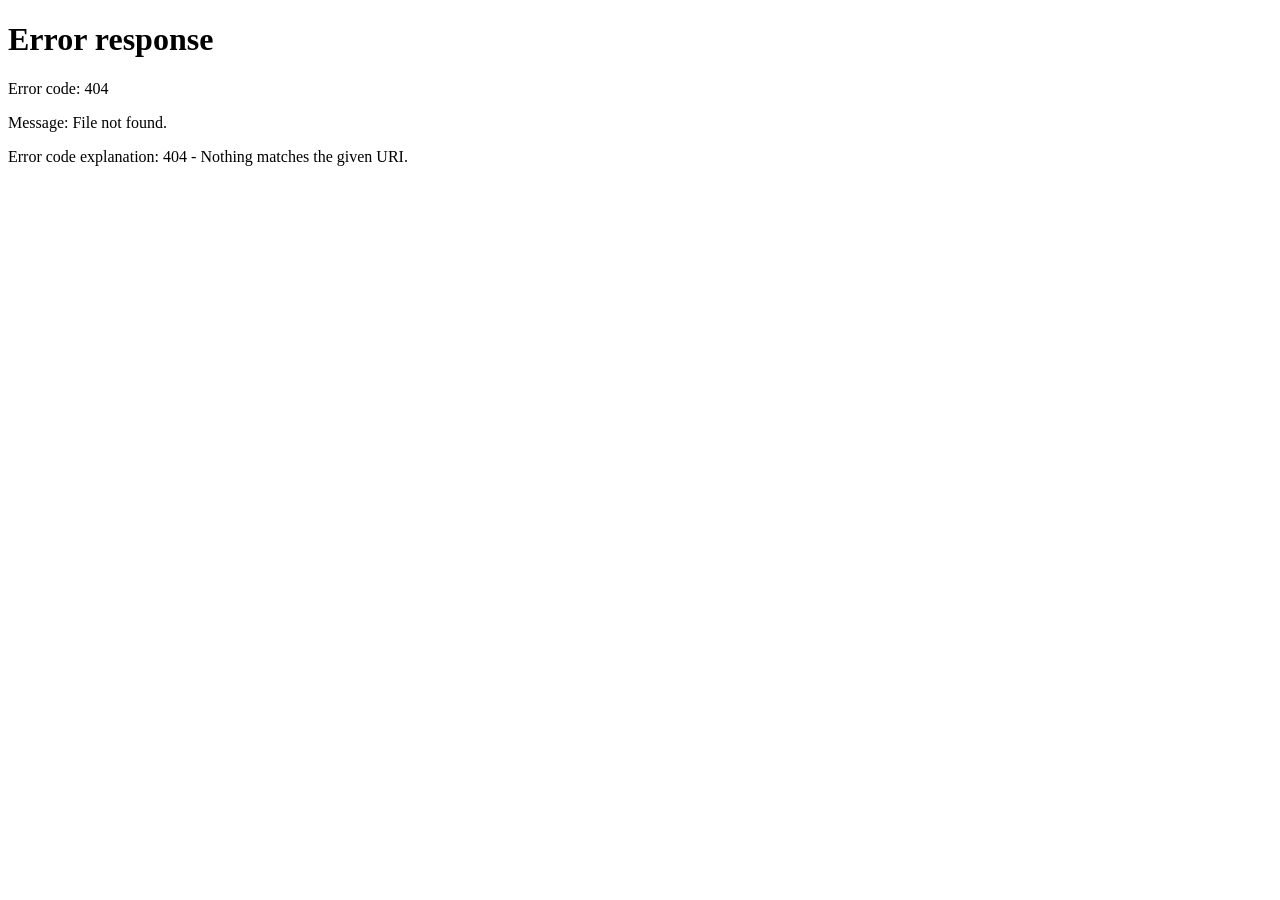
==== Canada-Edmonton/index.html @ 0580e2ba "WIP: エドモントン旅行しおり - 基盤ファイル作成 - icon.svg: カナダ風メープルリーフアイコン - manifest.json: PWA対応マニフェスト - sw.js: Servic" ====
<!DOCTYPE html>
<html lang="ja">
<head>
  <meta charset="UTF-8">
  <meta name="viewport" content="width=device-width, initial-scale=1.0">
  <meta http-equiv="refresh" content="0; url=itinerary.html">
  <title>エドモントン旅行しおり - 枝里子へ</title>
  <link rel="icon" type="image/svg+xml" href="./images/icon.svg">
  <style>
    body {
      font-family: -apple-system, BlinkMacSystemFont, 'Segoe UI', 'Hiragino Kaku Gothic ProN', 'Hiragino Sans', Meiryo, sans-serif;
      display: flex;
      justify-content: center;
      align-items: center;
      min-height: 100vh;
      margin: 0;
      background: linear-gradient(135deg, #FFF8F5 0%, #FFEEE8 100%);
      color: #333;
    }
    .loading {
      text-align: center;
    }
    .maple-leaf {
      font-size: 3rem;
      animation: bounce 1s ease infinite;
    }
    @keyframes bounce {
      0%, 100% { transform: translateY(0); }
      50% { transform: translateY(-10px); }
    }
    p {
      margin-top: 1rem;
      color: #D52B1E;
    }
  </style>
</head>
<body>
  <div class="loading">
    <div class="maple-leaf">🍁</div>
    <p>しおりを読み込んでいます...</p>
  </div>
  <script>
    // Fallback redirect if meta refresh doesn't work
    window.location.href = 'itinerary.html';
  </script>
</body>
</html>
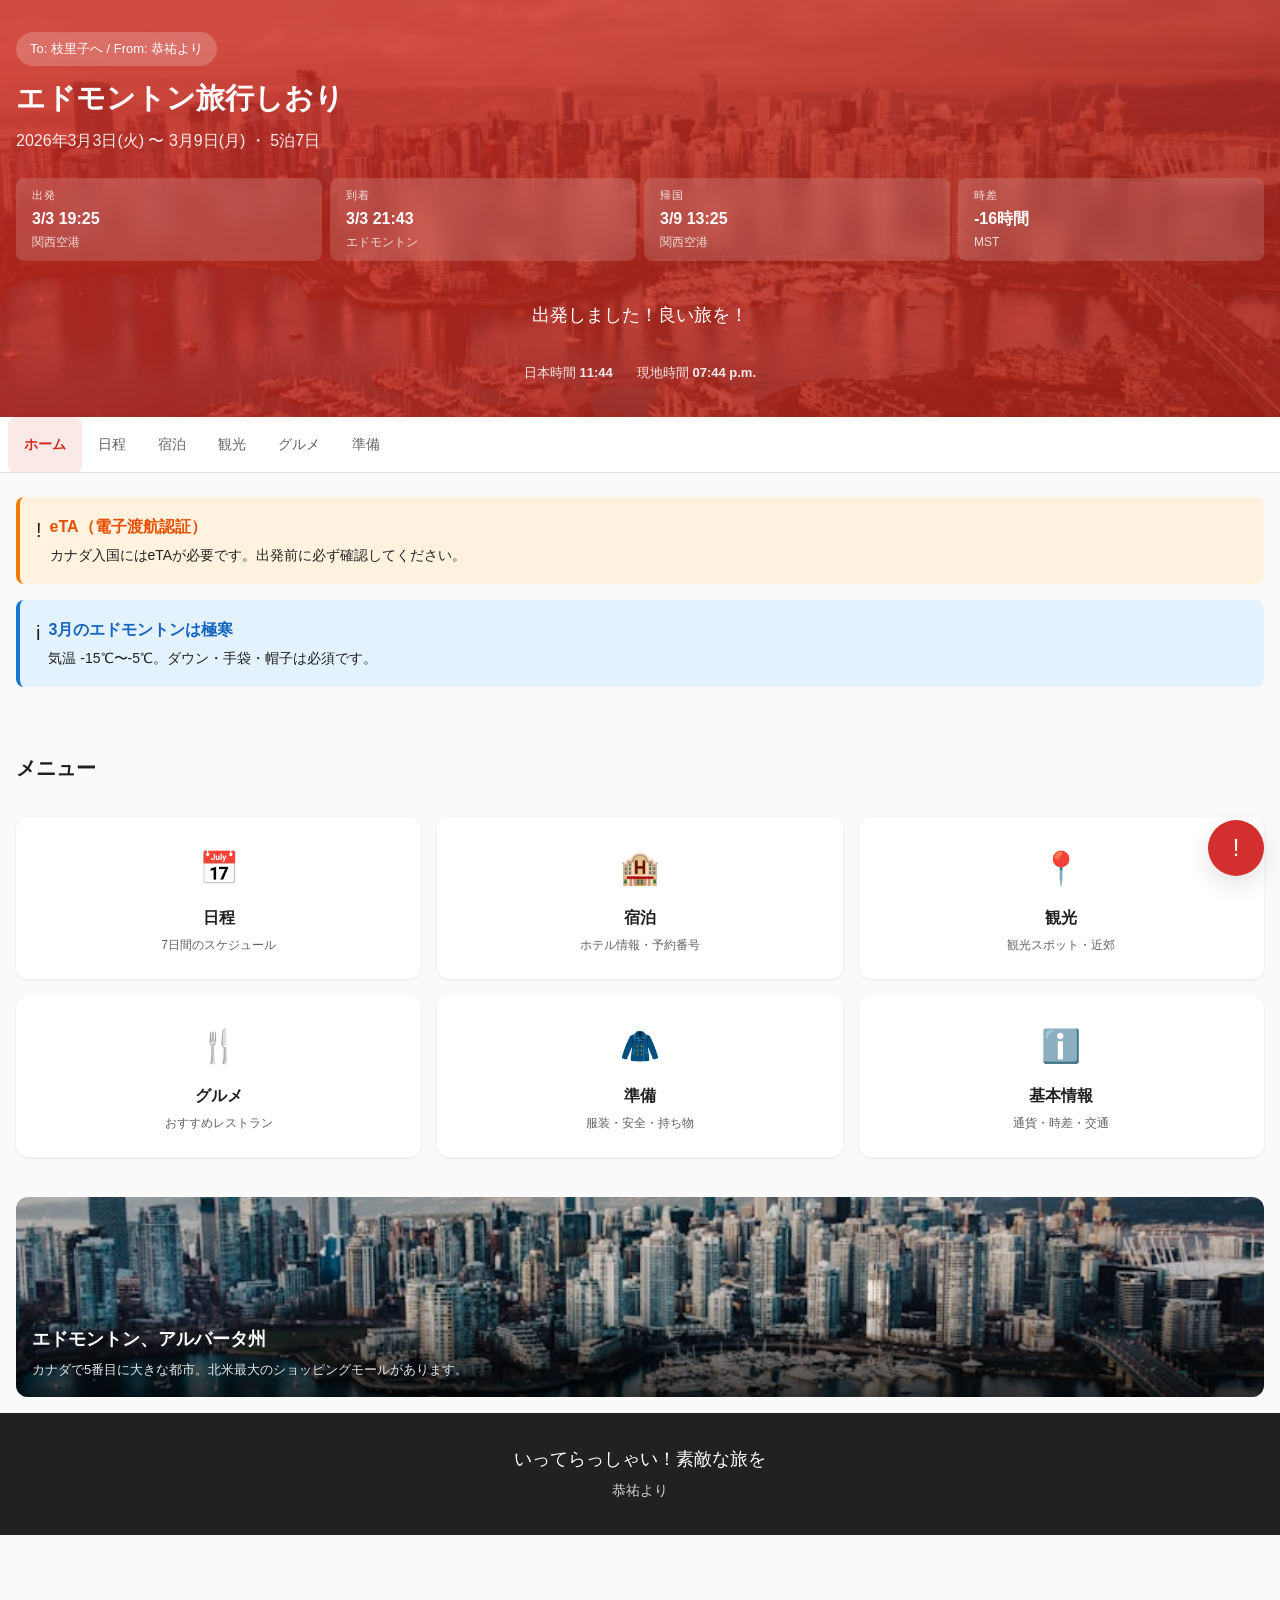
==== commit 3e4026fc: "Feature: ページ分割とナビゲーション追加 - 旅行しおりを項目別のページに分割 - 全ページ共通のナビゲーションバーを上部に配置 - styles.css: 共通CSSファイルを作成 - in" ====
--- a/Canada-Edmonton/index.html
+++ b/Canada-Edmonton/index.html
@@ -2,46 +2,291 @@
 <html lang="ja">
 <head>
   <meta charset="UTF-8">
-  <meta name="viewport" content="width=device-width, initial-scale=1.0">
-  <meta http-equiv="refresh" content="0; url=itinerary.html">
-  <title>エドモントン旅行しおり - 枝里子へ</title>
+  <meta name="viewport" content="width=device-width, initial-scale=1.0, viewport-fit=cover">
+  <title>枝里子へ - エドモントン旅行しおり</title>
   <link rel="icon" type="image/svg+xml" href="./images/icon.svg">
+  <link rel="manifest" href="./manifest.json">
+  <link rel="stylesheet" href="./styles.css">
+  <meta name="theme-color" content="#D52B1E">
+  <meta name="apple-mobile-web-app-capable" content="yes">
+  <meta name="apple-mobile-web-app-status-bar-style" content="default">
+  <meta name="description" content="森下枝里子さんのカナダ・エドモントン旅行しおり 2026年3月3日〜9日">
   <style>
-    body {
-      font-family: -apple-system, BlinkMacSystemFont, 'Segoe UI', 'Hiragino Kaku Gothic ProN', 'Hiragino Sans', Meiryo, sans-serif;
-      display: flex;
-      justify-content: center;
-      align-items: center;
-      min-height: 100vh;
-      margin: 0;
-      background: linear-gradient(135deg, #FFF8F5 0%, #FFEEE8 100%);
-      color: #333;
-    }
-    .loading {
+    .hero {
+      background: linear-gradient(135deg, var(--c-primary) 0%, var(--c-primary-dark) 100%);
+      color: white;
+      padding: var(--space-xl) var(--space-md);
+      position: relative;
+      overflow: hidden;
+    }
+    .hero::before {
+      content: '';
+      position: absolute;
+      inset: 0;
+      background: url('./images/hero.jpg') center/cover;
+      opacity: 0.2;
+    }
+    .hero-content { position: relative; z-index: 1; }
+    .hero-badge {
+      display: inline-block;
+      background: rgba(255,255,255,0.2);
+      padding: 6px 14px;
+      border-radius: 100px;
+      font-size: 13px;
+      margin-bottom: var(--space-sm);
+    }
+    .hero-title { font-size: 1.8rem; font-weight: 700; margin-bottom: var(--space-xs); }
+    .hero-subtitle { font-size: 1rem; opacity: 0.9; margin-bottom: var(--space-lg); }
+    .quick-info {
+      display: grid;
+      grid-template-columns: repeat(2, 1fr);
+      gap: var(--space-sm);
+      margin-bottom: var(--space-lg);
+    }
+    .quick-item {
+      background: rgba(255,255,255,0.15);
+      backdrop-filter: blur(10px);
+      border-radius: var(--radius-sm);
+      padding: var(--space-sm) var(--space-md);
+    }
+    .quick-label { font-size: 11px; text-transform: uppercase; letter-spacing: 0.5px; opacity: 0.85; }
+    .quick-value { font-size: 1rem; font-weight: 600; }
+    .quick-sub { font-size: 12px; opacity: 0.8; }
+    .countdown { display: flex; gap: var(--space-sm); justify-content: center; flex-wrap: wrap; }
+    .countdown-item {
+      background: rgba(255,255,255,0.2);
+      border-radius: var(--radius-sm);
+      padding: var(--space-sm) var(--space-md);
       text-align: center;
-    }
-    .maple-leaf {
-      font-size: 3rem;
-      animation: bounce 1s ease infinite;
-    }
-    @keyframes bounce {
-      0%, 100% { transform: translateY(0); }
-      50% { transform: translateY(-10px); }
-    }
-    p {
-      margin-top: 1rem;
-      color: #D52B1E;
+      min-width: 60px;
+    }
+    .countdown-value { font-size: 1.5rem; font-weight: 700; display: block; }
+    .countdown-unit { font-size: 11px; opacity: 0.9; }
+    .countdown-done { text-align: center; padding: var(--space-md); font-size: 1.1rem; }
+    .time-display { display: flex; justify-content: center; gap: var(--space-lg); margin-top: var(--space-md); font-size: 13px; opacity: 0.9; }
+    @media (min-width: 600px) {
+      .quick-info { grid-template-columns: repeat(4, 1fr); }
     }
   </style>
 </head>
 <body>
-  <div class="loading">
-    <div class="maple-leaf">🍁</div>
-    <p>しおりを読み込んでいます...</p>
+  <!-- Hero Section -->
+  <header class="hero">
+    <div class="hero-content">
+      <span class="hero-badge">To: 枝里子へ / From: 恭祐より</span>
+      <h1 class="hero-title">エドモントン旅行しおり</h1>
+      <p class="hero-subtitle">2026年3月3日(火) 〜 3月9日(月) ・ 5泊7日</p>
+
+      <div class="quick-info">
+        <div class="quick-item">
+          <div class="quick-label">出発</div>
+          <div class="quick-value">3/3 19:25</div>
+          <div class="quick-sub">関西空港</div>
+        </div>
+        <div class="quick-item">
+          <div class="quick-label">到着</div>
+          <div class="quick-value">3/3 21:43</div>
+          <div class="quick-sub">エドモントン</div>
+        </div>
+        <div class="quick-item">
+          <div class="quick-label">帰国</div>
+          <div class="quick-value">3/9 13:25</div>
+          <div class="quick-sub">関西空港</div>
+        </div>
+        <div class="quick-item">
+          <div class="quick-label">時差</div>
+          <div class="quick-value">-16時間</div>
+          <div class="quick-sub">MST</div>
+        </div>
+      </div>
+
+      <div id="countdown" class="countdown">
+        <div class="countdown-item">
+          <span class="countdown-value" id="cd-days">--</span>
+          <span class="countdown-unit">日</span>
+        </div>
+        <div class="countdown-item">
+          <span class="countdown-value" id="cd-hours">--</span>
+          <span class="countdown-unit">時間</span>
+        </div>
+        <div class="countdown-item">
+          <span class="countdown-value" id="cd-mins">--</span>
+          <span class="countdown-unit">分</span>
+        </div>
+        <div class="countdown-item">
+          <span class="countdown-value" id="cd-secs">--</span>
+          <span class="countdown-unit">秒</span>
+        </div>
+      </div>
+
+      <div class="time-display">
+        <span>日本時間 <strong id="time-jst">--:--</strong></span>
+        <span>現地時間 <strong id="time-mst">--:--</strong></span>
+      </div>
+    </div>
+  </header>
+
+  <!-- Navigation -->
+  <nav class="top-nav">
+    <ul class="nav-list">
+      <li><a href="index.html" class="active">ホーム</a></li>
+      <li><a href="schedule.html">日程</a></li>
+      <li><a href="hotels.html">宿泊</a></li>
+      <li><a href="spots.html">観光</a></li>
+      <li><a href="gourmet.html">グルメ</a></li>
+      <li><a href="prepare.html">準備</a></li>
+    </ul>
+  </nav>
+
+  <main>
+    <!-- Alerts -->
+    <section class="section">
+      <div class="alert alert-warning">
+        <span class="alert-icon">!</span>
+        <div class="alert-content">
+          <div class="alert-title">eTA（電子渡航認証）</div>
+          <p class="alert-text">カナダ入国にはeTAが必要です。出発前に必ず確認してください。</p>
+        </div>
+      </div>
+
+      <div class="alert alert-info">
+        <span class="alert-icon">i</span>
+        <div class="alert-content">
+          <div class="alert-title">3月のエドモントンは極寒</div>
+          <p class="alert-text">気温 -15℃〜-5℃。ダウン・手袋・帽子は必須です。</p>
+        </div>
+      </div>
+    </section>
+
+    <!-- Menu Grid -->
+    <section class="section">
+      <div class="section-header">
+        <h2 class="section-title">メニュー</h2>
+      </div>
+
+      <div class="menu-grid">
+        <a href="schedule.html" class="menu-card">
+          <div class="menu-card-icon">📅</div>
+          <div class="menu-card-title">日程</div>
+          <div class="menu-card-desc">7日間のスケジュール</div>
+        </a>
+
+        <a href="hotels.html" class="menu-card">
+          <div class="menu-card-icon">🏨</div>
+          <div class="menu-card-title">宿泊</div>
+          <div class="menu-card-desc">ホテル情報・予約番号</div>
+        </a>
+
+        <a href="spots.html" class="menu-card">
+          <div class="menu-card-icon">📍</div>
+          <div class="menu-card-title">観光</div>
+          <div class="menu-card-desc">観光スポット・近郊</div>
+        </a>
+
+        <a href="gourmet.html" class="menu-card">
+          <div class="menu-card-icon">🍴</div>
+          <div class="menu-card-title">グルメ</div>
+          <div class="menu-card-desc">おすすめレストラン</div>
+        </a>
+
+        <a href="prepare.html" class="menu-card">
+          <div class="menu-card-icon">🧥</div>
+          <div class="menu-card-title">準備</div>
+          <div class="menu-card-desc">服装・安全・持ち物</div>
+        </a>
+
+        <a href="basic.html" class="menu-card">
+          <div class="menu-card-icon">ℹ️</div>
+          <div class="menu-card-title">基本情報</div>
+          <div class="menu-card-desc">通貨・時差・交通</div>
+        </a>
+      </div>
+    </section>
+
+    <!-- Photo -->
+    <div class="photo-card">
+      <img src="./images/hero.jpg" alt="エドモントンの冬景色" loading="lazy">
+      <div class="photo-card-overlay">
+        <div class="photo-card-title">エドモントン、アルバータ州</div>
+        <div class="photo-card-desc">カナダで5番目に大きな都市。北米最大のショッピングモールがあります。</div>
+      </div>
+    </div>
+  </main>
+
+  <!-- Footer -->
+  <footer class="footer">
+    <div class="footer-message">いってらっしゃい！素敵な旅を</div>
+    <div class="footer-from">恭祐より</div>
+  </footer>
+
+  <!-- Emergency FAB -->
+  <div class="fab-emergency">
+    <div class="fab-menu" id="fab-menu">
+      <div class="fab-menu-title">緊急連絡先</div>
+      <a href="tel:911" class="fab-menu-item">
+        <div>
+          <div class="fab-menu-item-label">緊急通報</div>
+          <div class="fab-menu-item-value">911</div>
+        </div>
+      </a>
+      <a href="tel:+14032940782" class="fab-menu-item">
+        <div>
+          <div class="fab-menu-item-label">在カルガリー日本総領事館</div>
+          <div class="fab-menu-item-value">+1-403-294-0782</div>
+        </div>
+      </a>
+      <a href="tel:+17804887159" class="fab-menu-item">
+        <div>
+          <div class="fab-menu-item-label">Renaissance Airport</div>
+          <div class="fab-menu-item-value">+1-780-488-7159</div>
+        </div>
+      </a>
+      <a href="tel:+17807847950" class="fab-menu-item">
+        <div>
+          <div class="fab-menu-item-label">JW Marriott</div>
+          <div class="fab-menu-item-value">+1-780-784-7950</div>
+        </div>
+      </a>
+    </div>
+    <button class="fab-btn" onclick="toggleFabMenu()" aria-label="緊急連絡先を開く">
+      <span>!</span>
+    </button>
   </div>
+
   <script>
-    // Fallback redirect if meta refresh doesn't work
-    window.location.href = 'itinerary.html';
+    const DEPARTURE = new Date('2026-03-03T19:25:00+09:00');
+    function updateCountdown() {
+      const now = new Date();
+      const diff = DEPARTURE - now;
+      if (diff <= 0) {
+        document.getElementById('countdown').innerHTML = '<div class="countdown-done">出発しました！良い旅を！</div>';
+        return;
+      }
+      document.getElementById('cd-days').textContent = Math.floor(diff / 86400000);
+      document.getElementById('cd-hours').textContent = Math.floor((diff % 86400000) / 3600000);
+      document.getElementById('cd-mins').textContent = Math.floor((diff % 3600000) / 60000);
+      document.getElementById('cd-secs').textContent = Math.floor((diff % 60000) / 1000);
+    }
+    function updateTime() {
+      const now = new Date();
+      document.getElementById('time-jst').textContent = now.toLocaleTimeString('ja-JP', { timeZone: 'Asia/Tokyo', hour: '2-digit', minute: '2-digit' });
+      document.getElementById('time-mst').textContent = now.toLocaleTimeString('en-CA', { timeZone: 'America/Edmonton', hour: '2-digit', minute: '2-digit' });
+    }
+    function toggleFabMenu() {
+      document.getElementById('fab-menu').classList.toggle('open');
+    }
+    document.addEventListener('click', (e) => {
+      if (!e.target.closest('.fab-emergency')) {
+        document.getElementById('fab-menu').classList.remove('open');
+      }
+    });
+    if ('serviceWorker' in navigator) {
+      navigator.serviceWorker.register('./sw.js').catch(() => {});
+    }
+    updateCountdown();
+    updateTime();
+    setInterval(updateCountdown, 1000);
+    setInterval(updateTime, 1000);
   </script>
 </body>
 </html>
--- a/Canada-Edmonton/styles.css
+++ b/Canada-Edmonton/styles.css
@@ -0,0 +1,408 @@
+/* ===== Edmonton Travel Itinerary - Shared Styles ===== */
+
+:root {
+  --c-primary: #D52B1E;
+  --c-primary-dark: #B8251A;
+  --c-danger: #D32F2F;
+  --c-warning: #F57C00;
+  --c-info: #1976D2;
+  --c-success: #388E3C;
+  --c-bg: #FAFAFA;
+  --c-surface: #FFFFFF;
+  --c-text: #212121;
+  --c-text-secondary: #616161;
+  --c-text-muted: #9E9E9E;
+  --c-border: #E0E0E0;
+  --space-xs: 4px;
+  --space-sm: 8px;
+  --space-md: 16px;
+  --space-lg: 24px;
+  --space-xl: 32px;
+  --font-base: 16px;
+  --line-height: 1.7;
+  --radius-sm: 8px;
+  --radius-md: 12px;
+  --radius-lg: 16px;
+  --shadow-sm: 0 1px 3px rgba(0,0,0,0.08);
+  --shadow-md: 0 4px 12px rgba(0,0,0,0.1);
+  --shadow-lg: 0 8px 24px rgba(0,0,0,0.12);
+  --tap-target: 48px;
+}
+
+*, *::before, *::after { box-sizing: border-box; margin: 0; padding: 0; }
+html { scroll-behavior: smooth; -webkit-tap-highlight-color: transparent; }
+
+body {
+  font-family: -apple-system, BlinkMacSystemFont, 'Segoe UI', 'Hiragino Kaku Gothic ProN', sans-serif;
+  font-size: var(--font-base);
+  line-height: var(--line-height);
+  color: var(--c-text);
+  background: var(--c-bg);
+  padding-bottom: 80px;
+}
+
+/* ===== Navigation ===== */
+.top-nav {
+  position: sticky;
+  top: 0;
+  z-index: 100;
+  background: var(--c-surface);
+  border-bottom: 1px solid var(--c-border);
+  overflow-x: auto;
+  -webkit-overflow-scrolling: touch;
+}
+.top-nav::-webkit-scrollbar { display: none; }
+
+.nav-list {
+  display: flex;
+  list-style: none;
+  padding: 0 var(--space-sm);
+  white-space: nowrap;
+}
+
+.nav-list a {
+  display: flex;
+  align-items: center;
+  gap: 6px;
+  padding: var(--space-md);
+  min-height: var(--tap-target);
+  text-decoration: none;
+  color: var(--c-text-secondary);
+  font-size: 14px;
+  transition: color 0.2s, background 0.2s;
+  border-radius: var(--radius-sm);
+}
+
+.nav-list a:hover, .nav-list a:focus { color: var(--c-primary); }
+.nav-list a.active {
+  color: var(--c-primary);
+  background: rgba(213, 43, 30, 0.1);
+  font-weight: 600;
+}
+
+/* ===== Page Header ===== */
+.page-header {
+  background: linear-gradient(135deg, var(--c-primary) 0%, var(--c-primary-dark) 100%);
+  color: white;
+  padding: var(--space-lg) var(--space-md);
+}
+.page-title { font-size: 1.5rem; font-weight: 700; }
+.page-subtitle { font-size: 0.9rem; opacity: 0.9; margin-top: 4px; }
+
+/* ===== Section ===== */
+.section {
+  padding: var(--space-lg) 0;
+}
+.section-header {
+  display: flex;
+  align-items: center;
+  gap: var(--space-sm);
+  margin-bottom: var(--space-md);
+  padding: 0 var(--space-md);
+}
+.section-title {
+  font-size: 1.25rem;
+  font-weight: 700;
+  color: var(--c-text);
+}
+
+/* ===== Cards ===== */
+.card {
+  background: var(--c-surface);
+  border-radius: var(--radius-md);
+  box-shadow: var(--shadow-sm);
+  margin: 0 var(--space-md) var(--space-md);
+  overflow: hidden;
+}
+.card-body { padding: var(--space-md); }
+.card-title { font-size: 1rem; font-weight: 600; margin-bottom: var(--space-sm); }
+
+/* ===== Alert Boxes ===== */
+.alert {
+  border-radius: var(--radius-sm);
+  padding: var(--space-md);
+  margin: 0 var(--space-md) var(--space-md);
+  display: flex;
+  gap: var(--space-sm);
+  align-items: flex-start;
+}
+.alert-icon { flex-shrink: 0; font-size: 1.25rem; }
+.alert-content { flex: 1; }
+.alert-title { font-weight: 600; margin-bottom: var(--space-xs); }
+.alert-text { font-size: 14px; }
+
+.alert-warning { background: #FFF3E0; border-left: 4px solid var(--c-warning); }
+.alert-warning .alert-title { color: #E65100; }
+.alert-info { background: #E3F2FD; border-left: 4px solid var(--c-info); }
+.alert-info .alert-title { color: #1565C0; }
+.alert-danger { background: #FFEBEE; border-left: 4px solid var(--c-danger); }
+.alert-danger .alert-title { color: #C62828; }
+
+/* ===== Photo Cards ===== */
+.photo-card {
+  position: relative;
+  border-radius: var(--radius-md);
+  overflow: hidden;
+  margin: 0 var(--space-md) var(--space-md);
+}
+.photo-card img { width: 100%; height: 200px; object-fit: cover; display: block; }
+.photo-card-overlay {
+  position: absolute;
+  bottom: 0; left: 0; right: 0;
+  background: linear-gradient(transparent, rgba(0,0,0,0.7));
+  color: white;
+  padding: var(--space-lg) var(--space-md) var(--space-md);
+}
+.photo-card-title { font-size: 1.1rem; font-weight: 600; }
+.photo-card-desc { font-size: 13px; opacity: 0.9; margin-top: 4px; }
+.photo-credit {
+  position: absolute;
+  bottom: var(--space-sm); right: var(--space-sm);
+  background: rgba(0,0,0,0.5);
+  color: white; font-size: 10px;
+  padding: 2px 6px; border-radius: 4px;
+}
+
+/* ===== Schedule ===== */
+.schedule-day {
+  background: var(--c-surface);
+  border-radius: var(--radius-md);
+  margin: 0 var(--space-md) var(--space-md);
+  box-shadow: var(--shadow-sm);
+  overflow: hidden;
+}
+.schedule-day summary {
+  display: flex;
+  align-items: center;
+  justify-content: space-between;
+  padding: var(--space-md);
+  min-height: var(--tap-target);
+  cursor: pointer;
+  list-style: none;
+  background: linear-gradient(135deg, var(--c-primary) 0%, var(--c-primary-dark) 100%);
+  color: white;
+}
+.schedule-day summary::-webkit-details-marker { display: none; }
+.schedule-day-info { flex: 1; }
+.schedule-day-date { font-weight: 700; font-size: 1rem; }
+.schedule-day-title { font-size: 13px; opacity: 0.9; margin-top: 2px; }
+.schedule-day-badge {
+  background: rgba(255,255,255,0.25);
+  padding: 4px 12px;
+  border-radius: 100px;
+  font-size: 12px;
+  font-weight: 600;
+}
+.schedule-day-content { padding: var(--space-md); }
+
+.timeline-item {
+  display: flex;
+  gap: var(--space-md);
+  padding: var(--space-sm) 0;
+  border-bottom: 1px solid var(--c-border);
+}
+.timeline-item:last-child { border-bottom: none; }
+.timeline-time { min-width: 50px; font-weight: 600; color: var(--c-primary); font-size: 14px; }
+.timeline-content { flex: 1; }
+.timeline-title { font-weight: 500; }
+.timeline-detail { font-size: 13px; color: var(--c-text-secondary); margin-top: 2px; }
+
+.tag { display: inline-block; font-size: 11px; padding: 2px 8px; border-radius: 100px; margin-top: var(--space-xs); }
+.tag-flight { background: #E3F2FD; color: #1565C0; }
+.tag-hotel { background: #F3E5F5; color: #7B1FA2; }
+.tag-food { background: #FFF3E0; color: #E65100; }
+
+/* ===== Spots Grid ===== */
+.spots-grid { display: grid; gap: var(--space-md); padding: 0 var(--space-md); }
+.spot-card { background: var(--c-surface); border-radius: var(--radius-md); overflow: hidden; box-shadow: var(--shadow-sm); }
+.spot-card img { width: 100%; height: 160px; object-fit: cover; }
+.spot-card-body { padding: var(--space-md); }
+.spot-card-name { font-weight: 600; margin-bottom: var(--space-xs); }
+.spot-card-desc { font-size: 14px; color: var(--c-text-secondary); }
+
+/* ===== Buttons ===== */
+.map-link {
+  display: inline-flex;
+  align-items: center;
+  gap: 4px;
+  margin-top: var(--space-sm);
+  padding: 6px 12px;
+  background: var(--c-primary);
+  color: white;
+  text-decoration: none;
+  border-radius: 100px;
+  font-size: 13px;
+  font-weight: 500;
+  transition: background 0.2s;
+}
+.map-link:hover { background: var(--c-primary-dark); }
+.map-link::before { content: '\1F4CD'; }
+
+.link-buttons { display: flex; gap: var(--space-sm); margin-top: var(--space-sm); flex-wrap: wrap; }
+.site-link {
+  display: inline-flex;
+  align-items: center;
+  gap: 4px;
+  padding: 6px 12px;
+  background: var(--c-info);
+  color: white;
+  text-decoration: none;
+  border-radius: 100px;
+  font-size: 13px;
+  font-weight: 500;
+  transition: background 0.2s;
+}
+.site-link:hover { background: #1565C0; }
+.site-link::before { content: '\1F310'; }
+
+/* ===== Checklist ===== */
+.checklist-grid { display: grid; gap: var(--space-sm); }
+.checklist-item {
+  display: flex;
+  align-items: center;
+  gap: var(--space-md);
+  padding: var(--space-md);
+  min-height: var(--tap-target);
+  background: var(--c-bg);
+  border-radius: var(--radius-sm);
+  cursor: pointer;
+  transition: background 0.2s;
+  -webkit-user-select: none;
+  user-select: none;
+}
+.checklist-item:active { background: #EEE; }
+.checklist-item.checked { background: #E8F5E9; }
+.checklist-item.checked .checklist-text { text-decoration: line-through; color: var(--c-text-muted); }
+.checklist-checkbox {
+  width: 24px; height: 24px;
+  border: 2px solid var(--c-border);
+  border-radius: 6px;
+  display: flex;
+  align-items: center;
+  justify-content: center;
+  flex-shrink: 0;
+  transition: all 0.2s;
+}
+.checklist-item.checked .checklist-checkbox { background: var(--c-success); border-color: var(--c-success); color: white; }
+.checklist-text { font-size: 15px; }
+.checklist-category { margin-bottom: var(--space-lg); }
+.checklist-category-title { font-weight: 600; margin-bottom: var(--space-sm); color: var(--c-text-secondary); font-size: 14px; }
+
+/* ===== Copyable ===== */
+.copyable {
+  display: inline-flex;
+  align-items: center;
+  gap: var(--space-xs);
+  cursor: pointer;
+  padding: 4px 8px;
+  border-radius: 4px;
+  transition: background 0.2s;
+}
+.copyable:hover { background: var(--c-border); }
+.copyable:active { background: #CCC; }
+.copy-icon { font-size: 14px; opacity: 0.6; }
+.hotel-confirm { font-family: monospace; background: var(--c-bg); padding: 2px 8px; border-radius: 4px; font-size: 14px; }
+
+.copy-toast {
+  position: fixed;
+  bottom: 100px; left: 50%;
+  transform: translateX(-50%);
+  background: var(--c-text);
+  color: white;
+  padding: var(--space-sm) var(--space-md);
+  border-radius: var(--radius-sm);
+  font-size: 14px;
+  z-index: 1001;
+  opacity: 0;
+  transition: opacity 0.3s;
+}
+.copy-toast.show { opacity: 1; }
+
+/* ===== Emergency FAB ===== */
+.fab-emergency { position: fixed; bottom: var(--space-lg); right: var(--space-md); z-index: 1000; }
+.fab-btn {
+  width: 56px; height: 56px;
+  border-radius: 50%;
+  background: var(--c-danger);
+  color: white;
+  border: none;
+  font-size: 24px;
+  cursor: pointer;
+  box-shadow: var(--shadow-lg);
+  display: flex;
+  align-items: center;
+  justify-content: center;
+  transition: transform 0.2s, box-shadow 0.2s;
+}
+.fab-btn:active { transform: scale(0.95); }
+.fab-menu {
+  position: absolute;
+  bottom: 70px; right: 0;
+  background: var(--c-surface);
+  border-radius: var(--radius-md);
+  box-shadow: var(--shadow-lg);
+  min-width: 240px;
+  display: none;
+  overflow: hidden;
+}
+.fab-menu.open { display: block; }
+.fab-menu-title { background: var(--c-danger); color: white; padding: var(--space-md); font-weight: 600; }
+.fab-menu-item {
+  display: flex;
+  align-items: center;
+  gap: var(--space-md);
+  padding: var(--space-md);
+  min-height: var(--tap-target);
+  text-decoration: none;
+  color: var(--c-text);
+  border-bottom: 1px solid var(--c-border);
+  transition: background 0.2s;
+}
+.fab-menu-item:last-child { border-bottom: none; }
+.fab-menu-item:active { background: var(--c-bg); }
+.fab-menu-item-label { font-size: 13px; color: var(--c-text-secondary); }
+.fab-menu-item-value { font-weight: 600; }
+
+/* ===== Menu Grid (Home) ===== */
+.menu-grid {
+  display: grid;
+  grid-template-columns: repeat(2, 1fr);
+  gap: var(--space-md);
+  padding: var(--space-md);
+}
+.menu-card {
+  background: var(--c-surface);
+  border-radius: var(--radius-md);
+  padding: var(--space-lg);
+  text-align: center;
+  text-decoration: none;
+  color: var(--c-text);
+  box-shadow: var(--shadow-sm);
+  transition: transform 0.2s, box-shadow 0.2s;
+}
+.menu-card:active { transform: scale(0.98); }
+.menu-card-icon { font-size: 2rem; margin-bottom: var(--space-sm); }
+.menu-card-title { font-weight: 600; font-size: 1rem; }
+.menu-card-desc { font-size: 12px; color: var(--c-text-secondary); margin-top: 4px; }
+
+/* ===== Footer ===== */
+.footer {
+  background: var(--c-text);
+  color: white;
+  padding: var(--space-xl) var(--space-md);
+  text-align: center;
+}
+.footer-message { font-size: 1.1rem; margin-bottom: var(--space-xs); }
+.footer-from { font-size: 14px; opacity: 0.8; }
+
+/* ===== Responsive ===== */
+@media (min-width: 600px) {
+  .spots-grid { grid-template-columns: repeat(2, 1fr); }
+  .checklist-grid { grid-template-columns: repeat(2, 1fr); }
+  .menu-grid { grid-template-columns: repeat(3, 1fr); }
+}
+
+@media print {
+  .top-nav, .fab-emergency { display: none !important; }
+  body { padding-bottom: 0; }
+}
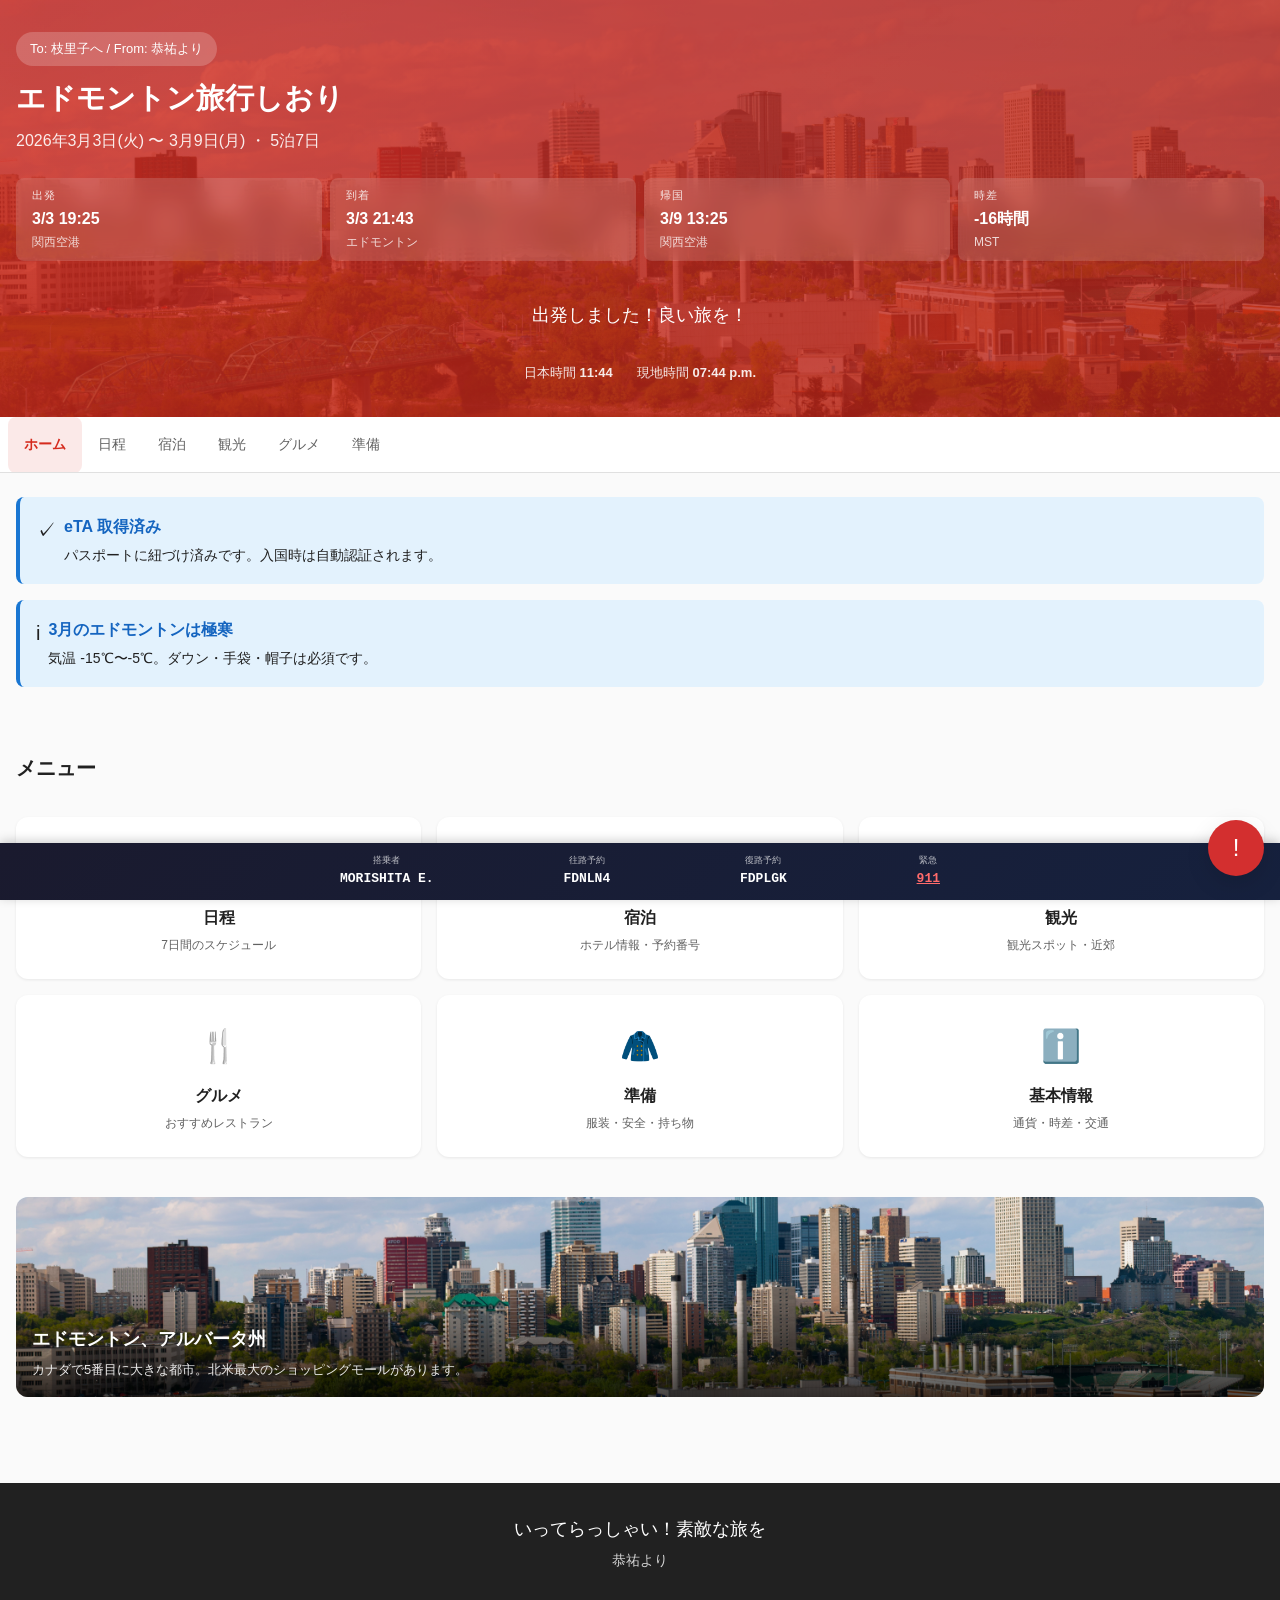
==== commit cce20c73: "Feature: 常時表示バナー追加、eTA取得済み表示、キャッシュ対策 - index.html: 画面下部に常時表示バナー追加   - 搭乗者名（MORISHITA E.）   - 往路予約番号（" ====
--- a/Canada-Edmonton/index.html
+++ b/Canada-Edmonton/index.html
@@ -6,7 +6,7 @@
   <title>枝里子へ - エドモントン旅行しおり</title>
   <link rel="icon" type="image/svg+xml" href="./images/icon.svg">
   <link rel="manifest" href="./manifest.json">
-  <link rel="stylesheet" href="./styles.css">
+  <link rel="stylesheet" href="./styles.css?v=20260219">
   <meta name="theme-color" content="#D52B1E">
   <meta name="apple-mobile-web-app-capable" content="yes">
   <meta name="apple-mobile-web-app-status-bar-style" content="default">
@@ -67,6 +67,41 @@
     @media (min-width: 600px) {
       .quick-info { grid-template-columns: repeat(4, 1fr); }
     }
+    .sticky-info {
+      position: fixed;
+      bottom: 0;
+      left: 0;
+      right: 0;
+      background: linear-gradient(135deg, #1a1a2e 0%, #16213e 100%);
+      color: white;
+      padding: 10px var(--space-md);
+      padding-bottom: calc(10px + env(safe-area-inset-bottom));
+      z-index: 1000;
+      font-size: 12px;
+      box-shadow: 0 -2px 10px rgba(0,0,0,0.2);
+    }
+    .sticky-info-grid {
+      display: flex;
+      justify-content: space-between;
+      align-items: center;
+      gap: var(--space-sm);
+      max-width: 600px;
+      margin: 0 auto;
+    }
+    .sticky-info-item {
+      text-align: center;
+    }
+    .sticky-info-label {
+      font-size: 9px;
+      opacity: 0.7;
+      text-transform: uppercase;
+    }
+    .sticky-info-value {
+      font-weight: 700;
+      font-family: monospace;
+      font-size: 13px;
+    }
+    main { padding-bottom: 70px; }
   </style>
 </head>
 <body>
@@ -141,11 +176,11 @@
   <main>
     <!-- Alerts -->
     <section class="section">
-      <div class="alert alert-warning">
-        <span class="alert-icon">!</span>
+      <div class="alert alert-info">
+        <span class="alert-icon">✓</span>
         <div class="alert-content">
-          <div class="alert-title">eTA（電子渡航認証）</div>
-          <p class="alert-text">カナダ入国にはeTAが必要です。出発前に必ず確認してください。</p>
+          <div class="alert-title">eTA 取得済み</div>
+          <p class="alert-text">パスポートに紐づけ済みです。入国時は自動認証されます。</p>
         </div>
       </div>
 
@@ -218,6 +253,28 @@
     <div class="footer-message">いってらっしゃい！素敵な旅を</div>
     <div class="footer-from">恭祐より</div>
   </footer>
+
+  <!-- Sticky Info Banner -->
+  <div class="sticky-info">
+    <div class="sticky-info-grid">
+      <div class="sticky-info-item">
+        <div class="sticky-info-label">搭乗者</div>
+        <div class="sticky-info-value">MORISHITA E.</div>
+      </div>
+      <div class="sticky-info-item">
+        <div class="sticky-info-label">往路予約</div>
+        <div class="sticky-info-value">FDNLN4</div>
+      </div>
+      <div class="sticky-info-item">
+        <div class="sticky-info-label">復路予約</div>
+        <div class="sticky-info-value">FDPLGK</div>
+      </div>
+      <div class="sticky-info-item">
+        <div class="sticky-info-label">緊急</div>
+        <div class="sticky-info-value"><a href="tel:911" style="color:#ff6b6b;">911</a></div>
+      </div>
+    </div>
+  </div>
 
   <!-- Emergency FAB -->
   <div class="fab-emergency">
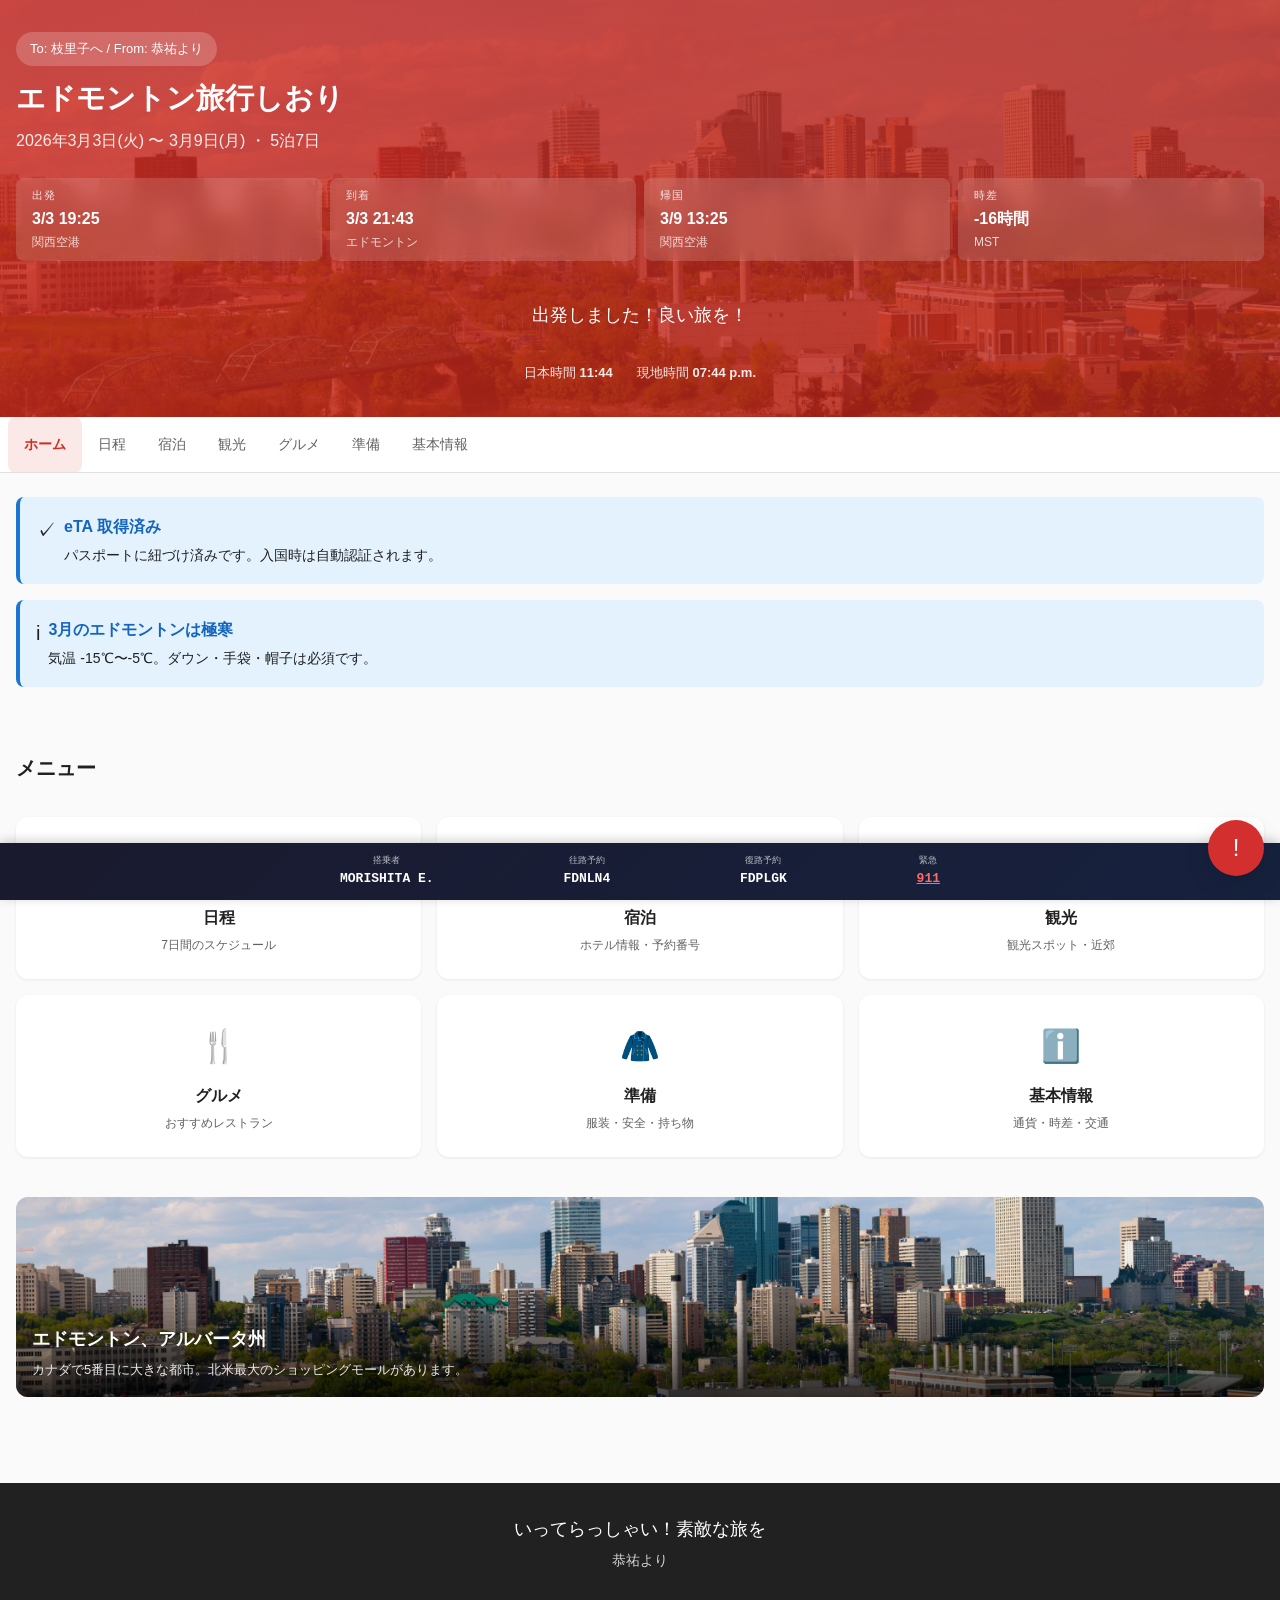
==== commit 7fcdaabc: "Fix: ナビゲーションに基本情報を追加、CSSバージョンをv2に更新 - 全ページのナビゲーションに「基本情報」リンクを追加 - CSSバージョンを ?v=2 に変更（キャッシュ対策）  https" ====
--- a/Canada-Edmonton/index.html
+++ b/Canada-Edmonton/index.html
@@ -6,7 +6,7 @@
   <title>枝里子へ - エドモントン旅行しおり</title>
   <link rel="icon" type="image/svg+xml" href="./images/icon.svg">
   <link rel="manifest" href="./manifest.json">
-  <link rel="stylesheet" href="./styles.css?v=20260219">
+  <link rel="stylesheet" href="./styles.css?v=2">
   <meta name="theme-color" content="#D52B1E">
   <meta name="apple-mobile-web-app-capable" content="yes">
   <meta name="apple-mobile-web-app-status-bar-style" content="default">
@@ -170,6 +170,7 @@
       <li><a href="spots.html">観光</a></li>
       <li><a href="gourmet.html">グルメ</a></li>
       <li><a href="prepare.html">準備</a></li>
+      <li><a href="basic.html">基本情報</a></li>
     </ul>
   </nav>
 
